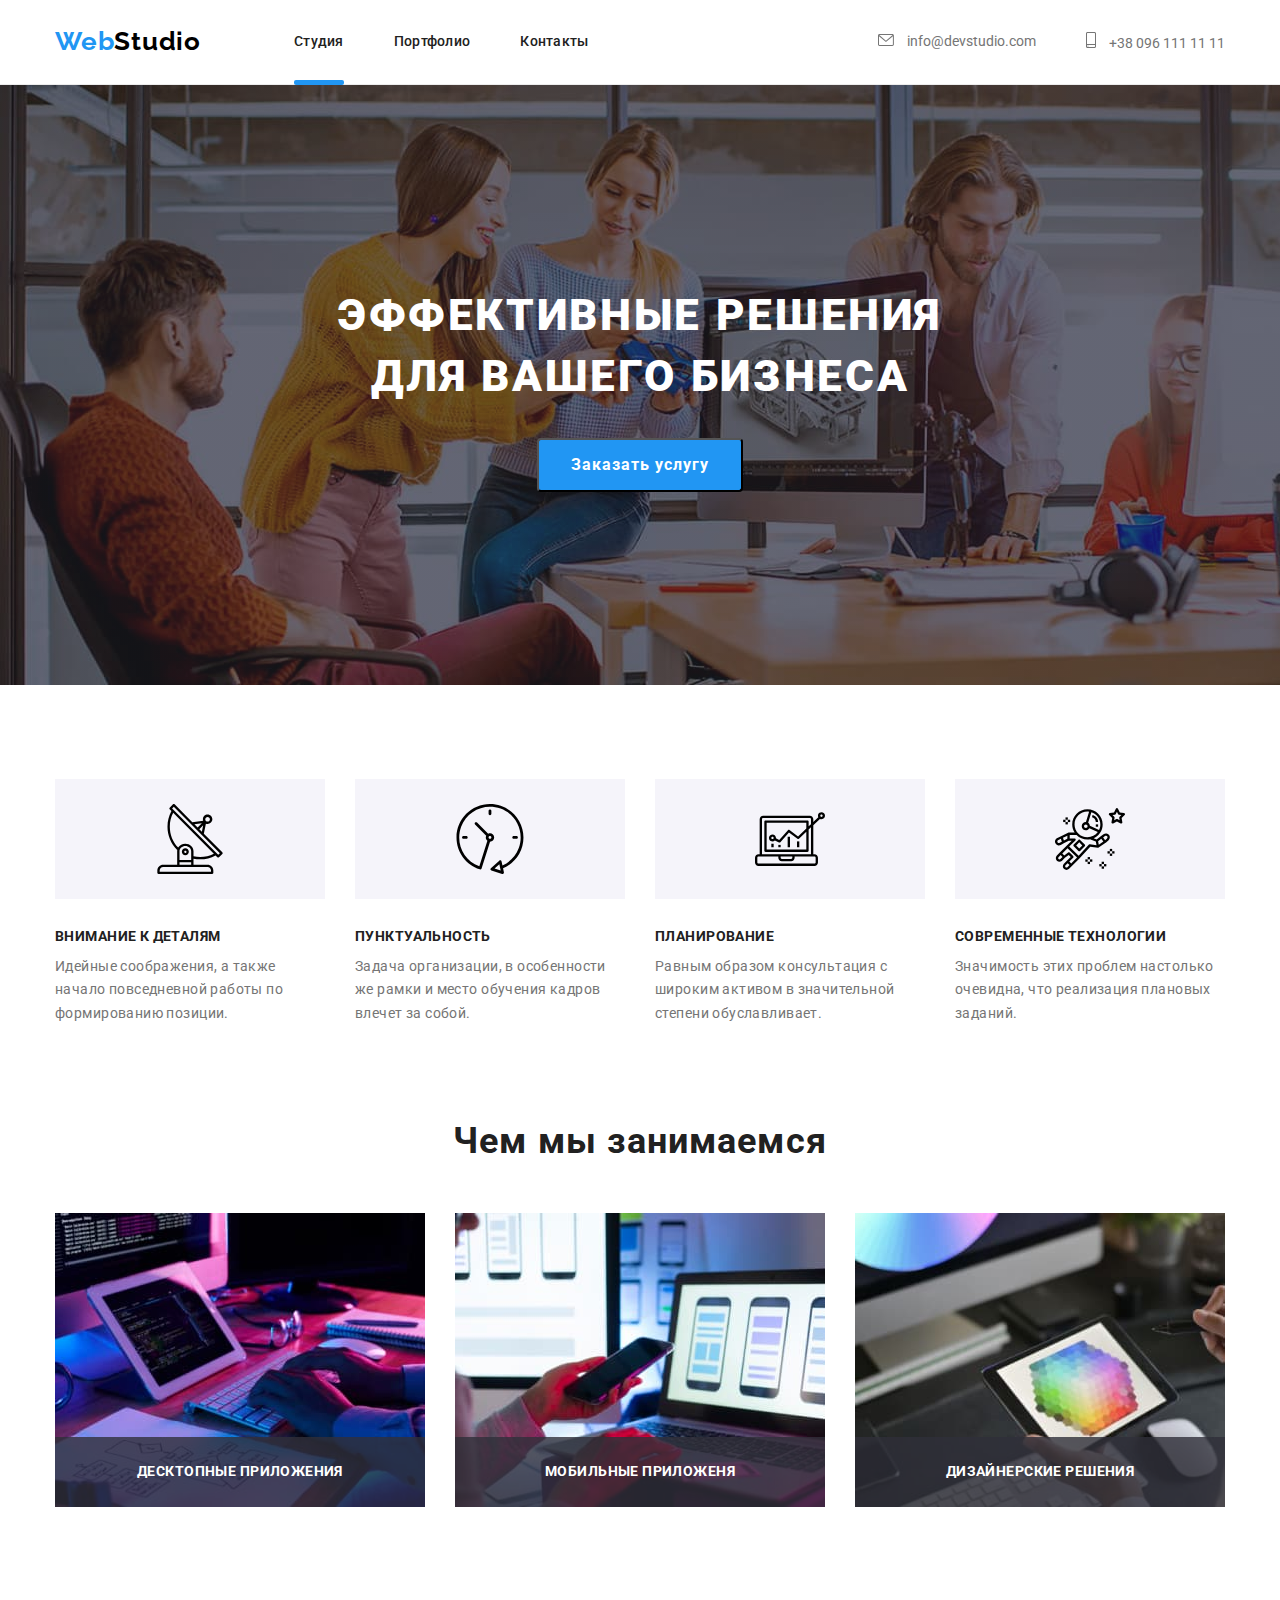
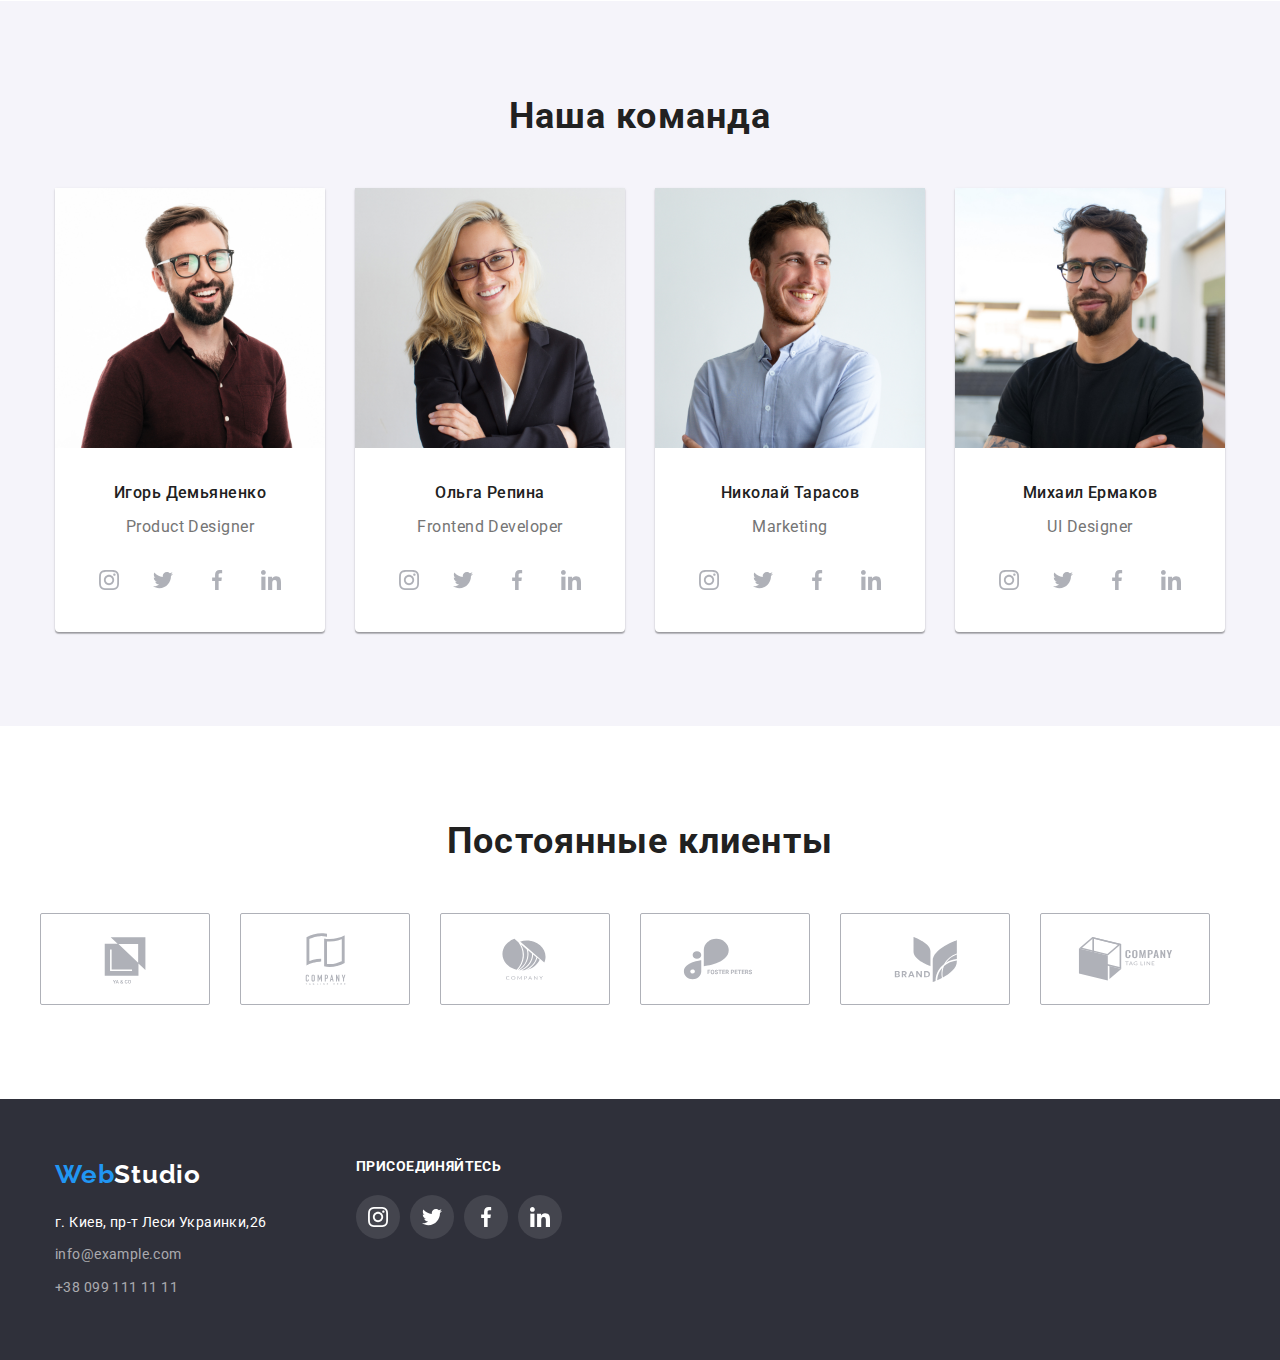
==== index.html @ cd8141c8 "сохраняет файлы" ====
<!DOCTYPE html>
<html lang="ru">

<head>
    <meta charset="UTF-8">
    <meta http-equiv="X-UA-Compatible" content="IE=edge">
    <meta name="viewport" content="width=device-width, initial-scale=1.0">
    <title>Document</title>
<link href="https://fonts.googleapis.com/css2?family=Raleway:wght@700&family=Roboto:wght@400;500;700;900&display=swap"
    rel="stylesheet">
    <link rel="stylesheet" href="https://cdnjs.cloudflare.com/ajax/libs/modern-normalize/1.1.0/modern-normalize.min.css">
    <link rel="stylesheet" href="./css/style.css">
</head>

<body>
    <header class="page-header">
        <div class="container ">
<div class="main-nav">
 <nav>
            
        <a href="/" class="logo">
        Web<span class="logo-site">Studio</span>  
        </a>
         <ul class="site-nav list">
            <li class="item"><a href="./index.html"class="link current" >Студия</a></li>
            <li class="item"><a href="./portfolio.html" class="link">Портфолио</a></li>
            <li class="item"><a href="" class="link">Контакты</a></li>
        </ul>
</nav>
   
         <ul class="contacts-nav list">
            <li class="item ">

             <a  href="info@devstudio.com" class="link-icon-mail">
                 <svg class="tel-icon" width="16" height="12">
                <use href="./images/sprite.svg#icon-envelope"></use>
            </svg>
                   info@devstudio.com </a></li>
                
            <li class="item"><a href="+380961111111"class="link-icon-mail">
                <svg class="tel-icon" width="10" height="16">
                    <use href="./images/sprite.svg#icon-smartphone" ></use>
                </svg>  +38 096 111 11 11</a></li>
        </ul>
        </div>
        </div>
        
    </header>
    <main>
    <section class="hero overlay">
        <h1 class="hero-title">Эффективные решения<br> для вашего бизнеса</h1>
        
        <button class="button" data-modal-open>Заказать услугу</button> 
    </section>
    <section class="section ">
        <h2 class="section-title-list visually-hidden">Преимуущиства</h2>
       <ul class="flex-icon benefits list container">
            <li class="elements">
                <div class="icon-benefids">
                    <svg class="icon-kard" width="70" height="70">
                        <use href="./images/sprite.svg#icon-antenna"></use>
                    </svg>
                </div>
                <h3 class="benefits-title">Внимание к деталям</h3>
                <p class="benefits-text" >Идейные соображения, а также начало повседневной работы по формированию позиции.</p>
                
            </li>
            <li class="elements">
                <div class="icon-benefids">
                    <svg width="70" height="70">
                        <use href="./images/sprite.svg#icon-clock"></use>
                    </svg>
                </div>
                <h3 class="benefits-title" >Пунктуальность</h3>
                <p class="benefits-text">Задача организации, в особенности же рамки и место обучения кадров влечет за собой.</p>
                
            </li>
            <li class="elements" >
                <div class="icon-benefids">
                    <svg width="70" height="70">
                        <use href="./images/sprite.svg#icon-diagram"></use>
                    </svg>
                </div>
                <h3 class="benefits-title" >Планирование</h3>
                <p class="benefits-text" >Равным образом консультация с широким активом в значительной степени обуславливает.</p>
                 </li>
            <li class="elements">
                <div class="icon-benefids">
                    <svg width="70" height="70">
                        <use href="./images/sprite.svg#icon-astronaut"></use>
                    </svg>
                </div>
                <h3 class="benefits-title" >Современные технологии</h3>
                <p class="benefits-text" >Значимость этих проблем настолько очевидна, что реализация плановых заданий.</p>
                
            </li>
        </ul>
    </section>
    <section class="section section-tab">
        <h2 class="section-title">Чем мы занимаемся</h2>
        <ul class="works list container">
           <li class="flex-element"><div class="thamb"><div class="thamb-text">Десктопные приложения</div><img src="./images/box1.jpg" alt="Человек работает за компьютером" width="370"></div></li>

           <li class="flex-element"><div class="thamb">
            <div class="thamb-text">Мобильные приложеня</div><img src="./images/box2.jpg" alt="Человек сидит за ноутбуком и держит в руке телефон" width="370"></div></li>
           <li class="flex-element"><div class="thamb">
            <div class="thamb-text">Дизайнерские решения</div><img src="./images/box3.jpg" alt="Человек сидит за компьютером и держит в руке планшет" width="370"></div></li>
        </ul>
    </section>
<section class="section photo">
    <h2 class="section-title">Наша команда</h2>
<ul class="team list container">
    <li class="team-element">
    <img src="./images/img1.jpg" alt="Мужчина в темной рубашке и очках" width="270"> 
    <div class="team-blok">
    <h3 class="team-title">Игорь Демьяненко</h3>
    <p class="team-text">Product Designer</p>
    <ul class="list flex-social">
       
        <li class="social"><a href="" class="social-link"> <svg width="20" height="20">
                    <use href="./images/sprite.svg#icon-instagram"></use>
                </svg></a></li>
        <li class="social"><a href="" class="social-link"> <svg width="20" height="20">
                    <use href="./images/sprite.svg#icon-twitter"></use>
                </svg></a></li>
        <li class="social"><a href="" class="social-link"> <svg width="20" height="20">
                    <use href="./images/sprite.svg#icon-facebook"></use>
                </svg></a></li>
        <li class="social"><a href="" class="social-link"> <svg width="20" height="20">
                    <use href="./images/sprite.svg#icon-linkedin"></use>
                </svg></a></li>
    </ul>
    </div>
</li>
<li class="team-element">
    <img src="./images/img2.jpg" alt="Девушка в черном пиджаке и очках" width="270">
    <div class="team-blok">
    <h3 class="team-title">Ольга Репина</h3>
    <p class="team-text">Frontend Developer</p>
<ul class="list flex-social">

    <li class="social"><a href="" class="social-link"> <svg width="20" height="20">
                <use href="./images/sprite.svg#icon-instagram"></use>
            </svg></a></li>
    <li class="social"><a href="" class="social-link"> <svg width="20" height="20">
                <use href="./images/sprite.svg#icon-twitter"></use>
            </svg></a></li>
    <li class="social"><a href="" class="social-link"> <svg width="20" height="20">
                <use href="./images/sprite.svg#icon-facebook"></use>
            </svg></a></li>
    <li class="social"><a href="" class="social-link"> <svg width="20" height="20">
                <use href="./images/sprite.svg#icon-linkedin"></use>
            </svg></a></li>

</ul>
    </div>
</li>
<li class="team-element">
    <img src="./images/img3.jpg" alt="Мужчина в светлой рубашке" width="270">
    <div class="team-blok">
    <h3 class="team-title" >Николай Тарасов</h3>
    <p class="team-text" >Marketing</p>
    <ul class="list flex-social">
    
    <li class="social"><a href="" class="social-link"> <svg width="20" height="20">
                <use href="./images/sprite.svg#icon-instagram"></use>
            </svg></a></li>
    <li class="social"><a href="" class="social-link"> <svg width="20" height="20">
                <use href="./images/sprite.svg#icon-twitter"></use>
            </svg></a></li>
    <li class="social"><a href="" class="social-link"> <svg width="20" height="20">
                <use href="./images/sprite.svg#icon-facebook"></use>
            </svg></a></li>
    <li class="social"><a href="" class="social-link"> <svg width="20" height="20">
                <use href="./images/sprite.svg#icon-linkedin"></use>
            </svg></a></li>
    
    </ul>
    </div>
</li>
<li class="team-element">
    <img src="./images/img4.jpg" alt="Мужчина в черной футболке и очках" width="270">
    <div class="team-blok">
    <h3 class="team-title" >Михаил Ермаков</h3>
    <p class="team-text" >UI Designer</p>
    <ul class="list flex-social">
    
        <li class="social"><a href="" class="social-link"> <svg  width="20" height="20">
                    <use href="./images/sprite.svg#icon-instagram"></use>
                </svg></a></li>
        <li class="social"><a href="" class="social-link"> <svg  width="20" height="20">
                    <use href="./images/sprite.svg#icon-twitter"></use>
                </svg></a></li>
        <li class="social"><a href="" class="social-link"> <svg  width="20" height="20">
                    <use href="./images/sprite.svg#icon-facebook"></use>
                </svg></a></li>
        <li class="social"><a href="" class="social-link"> <svg  width="20" height="20">
                    <use href="./images/sprite.svg#icon-linkedin"></use>
                </svg></a></li>
    
    </ul>
    </div>
</li>
</ul>
</section>

<Section class="section ">
    <H2 class="section-title">Постоянные клиенты</H2>
  <ul class="clients list container">
  <li class="clients-icon"> 
      <a href="" class="icon-hover"> <svg width="106" height="60">
        <use href="./images/sprite.svg#icon-group"></use>
    </svg></a>
  </li> 
<li class="clients-icon">
    <a href="" class="icon-hover"> <svg  width="106" height="60">
            <use href="./images/sprite.svg#icon-group-1"></use>
        </svg></a>
</li>
<li class="clients-icon">
    <a href="" class="icon-hover"> <svg width="106" height="60">
            <use href="./images/sprite.svg#icon-group-2"></use>
        </svg></a>
</li>
<li class="clients-icon">
    <a href="" class="icon-hover"> <svg  width="106" height="60">
            <use href="./images/sprite.svg#icon-group-3"></use>
        </svg></a>
</li>
<li class="clients-icon">
    <a href="" class="icon-hover"> <svg width="106" height="60">
            <use href="./images/sprite.svg#icon-group-4"></use>
        </svg></a>
</li>
<li class="clients-icon">
    <a href="" class="icon-hover"> <svg  width="106" height="60">
            <use href="./images/sprite.svg#icon-group-5"></use>
        </svg></a>
</li>
  </ul>
</Section>
</main>

<footer class="contacts">
    <div class=" container footer-flex">
<div class="footer-cut">
    <a href="/" class="logo">Web<samp class="logo-site-part">Studio</samp></a>
<address class="address">
    <a href=""class="addres-footer link-mail">  г. Киев, пр-т Леси Украинки,26</a><br>
    <a href=""class="addres-mail link-mail" > info@example.com </a><br>
    <a href=""class="addres-mail link-mail">+38 099 111 11 11</a>
</address>
</div>

<div class="footer-flex ">
<section>
    <h2 class="footer-title">присоединяйтесь</h2>
    <ul class="list flex-social-set">
    
     <li class="social"><a href=""class="social-kard"> <svg width="20" height="20">
                    <use href="./images/sprite.svg#icon-instagram"></use>
                </svg></a></li>
        <li class="social"><a href=""  class="social-kard"> <svg  width="20" height="20">
                    <use href="./images/sprite.svg#icon-twitter"></use>
                </svg></a></li>
        <li class="social"><a href=""  class="social-kard"> <svg width="20" height="20">
                    <use href="./images/sprite.svg#icon-facebook"></use>
                </svg></a></li>
        <li class="social"><a href=""  class="social-kard"> <svg  width="20" height="20">
                    <use href="./images/sprite.svg#icon-linkedin"></use>
                </svg></a></li>
    </ul>
    
</section>
</div>
</div>
</footer>
<div class="backdrop is-hidden" data-modal>
    <div class="modal">
    <button class="modal-button" data-modal-close ><svg width="11" height="11">
        <use href="./images/sprite.svg#icon-utton-close"></use>
    </svg></button>
    </div>
</div>
<script src="./js/modal.js"></script>
   </body>
</html>
---- css/style.css ----
:root {
  --primary-text-color: #757575;
  --title-text-color: #212121;
  --accent-text-color: #2196f3;
  --primary-background-color: #ffffff;
  --secondary-background-color: #faf4f8;
  --bg-hero-footer-color: #2f303a;
}

body {
  background-color: var(--primary-background-color);
  color: var(--primary-text-color);
  font-family: Roboto, sans-serif;
}
.list {
  list-style: none;
}
a {
  text-decoration: none;
}
h1,
h2,
h3,
p,
ul {
  margin-top: 0px;
  margin-bottom: 0px;
}

/* Цвет оснвнго текста #757575 */
/* Вторичный цвет текста #212121*/
/* Первичный цвет фона  #FFFFFF */
/* Вторичный цвет фона #F5F4FA*/
/* Акцент #2196F3*/
/*Цвет footer #2F303A  */

.logo {
  color: var(--accent-text-color);
  font-family: Raleway, sans-serif;
  font-style: normal;
  font-weight: 700;
  font-size: 26px;
  line-height: 1.2;
  letter-spacing: 0.03em;
}
.logo-site {
  font-family: Raleway;
  font-style: normal;
  font-weight: bold;
  font-size: 26px;
  line-height: 1.2;
  letter-spacing: 0.03em;

  color: #000000;
}
.logo-site-part {
  font-family: Raleway;
  font-style: normal;
  font-weight: bold;
  font-size: 26px;
  line-height: 1.2;
  letter-spacing: 0.03em;
  color: var(--primary-background-color);
}

/* Хедер */
.page-header {
  border-bottom: 1px solid #ececec;
}
/* Контеинер */
.container {
  width: 1200px;
  padding-left: 15px;
  padding-right: 15px;
  margin-right: auto;
  margin-left: auto;
}
.main-nav {
  display: flex;
  align-items: center;
}
nav {
  display: flex;
  align-items: center;
}

/*Site-nav */
.site-nav {
  display: flex;
  margin-left: 93px;
  padding-left: 0px;
}
.site-nav .item + .item {
  margin-left: 50px;
}

.site-nav .link {
  position: relative;
  display: block;
  padding-top: 32px;
  padding-bottom: 32px;
  font-style: normal;
  font-weight: 500;
  font-size: 14px;
  line-height: 1.4;
  letter-spacing: 0.02em;
  color: var(--title-text-color);
  transition-property: color;
  transition-duration: 250ms;
  transition-timing-function: cubic-bezier(0.4, 0, 0.2, 1);
}

.site-nav .link::after {
  position: absolute;
  left: 0px;
  bottom: -1px;
  content: " ";
  display: block;
  width: 100%;
  height: 5px;
  border-radius: 2px;
  background-color: var(--accent-text-color);
  opacity: 0;
  transition: opacity 250ms cubic-bezier(0.4, 0, 0.2, 1);
}
.site-nav .link:hover,
.site-nav .link:focus {
  color: var(--accent-text-color);
}

.site-nav .link.current::after {
  opacity: 1;
}

/*  Контакты*/
.contacts-nav {
  display: flex;
  margin-left: auto;
  padding-left: 0px;
}
.contacts-nav .item + .item {
  margin-left: 50px;
}

.item {
  align-items: center;
  justify-content: center;
}
.link-icon-mail {
  font-style: normal;
  font-size: 14px;
  line-height: 1.14;
  color: #757575;
  fill: #757575;
  transition-property: color;
  transition-duration: 250ms;
  transition-timing-function: cubic-bezier(0.4, 0, 0.2, 1);
}

.link-icon-mail:hover,
.link-icon-mail:focus {
  color: var(--accent-text-color);
  fill: var(--accent-text-color);
}
.tel-icon {
  margin-right: 10px;
}

/*Герой */
.hero {
  text-align: center;
  padding-top: 200px;
  padding-bottom: 200px;
}

.hero-title {
  margin-bottom: 30px;
  font-style: 400;
  font-weight: 900;
  font-size: 44px;
  line-height: 1.4;
  letter-spacing: 0.06em;
  text-transform: uppercase;
  color: var(--primary-background-color);
}

/* Банер */
.overlay {
  max-width: 1600px;
  height: 600px;
  margin-left: auto;
  margin-right: auto;
  background-image: linear-gradient(
      rgba(47, 48, 58, 0.4),
      rgba(47, 48, 58, 0.4)
    ),
    url(../images/hiro.jpg);
}
/* section */
.section {
  padding-bottom: 94px;
  padding-top: 94px;
}
.section-heder {
  padding-top: 94px;
}
.photo {
  background-color: #f5f4fa;
}
.button {
  display: inline-block;
  border-radius: 4px;
  padding: 10px 32px;
  min-width: 200px;

  color: var(--primary-background-color);
  background-color: var(--accent-text-color);
  font-family: Roboto, sans-serif;
  font-style: normal;
  font-weight: 700;
  font-size: 16px;
  line-height: 1.9;
  letter-spacing: 0.06em;
  text-decoration: none;
}

.section-title-list {
  margin-top: 0px;
  margin-bottom: 0px;
}

.section-title {
  margin-bottom: 50px;
  font-weight: 700;
  font-size: 36px;
  line-height: 1.2;
  text-align: center;
  letter-spacing: 0.03em;
  color: var(--title-text-color);
}
.section-tab {
  padding-top: 0px;
}
.thamb {
  display: flex;
  position: relative;
}
.thamb-text {
  display: flex;
  position: absolute;
  width: 370px;
  height: 70px;
  background-color: rgba(47, 48, 58, 0.8);

  font-style: normal;
  font-weight: 700;
  font-size: 14px;
  line-height: 1.14;
  letter-spacing: 0.03em;
  text-transform: uppercase;
  color: #ffffff;
  align-items: center;
  justify-content: center;
  bottom: 0px;
  right: 0px;
}

/* Приемущества */
.benefits {
  display: flex;
}
.benefits .elements {
  width: 270px;
  margin-right: 30px;
}
.benefits .elements:last-child {
  margin-right: 0px;
}
.benefits-title {
  margin-top: 0px;
  margin-bottom: 10px;
  font-style: 400;
  font-weight: 700;
  font-size: 14px;
  line-height: 1.14;
  letter-spacing: 0.03em;
  text-transform: uppercase;
  color: var(--title-text-color);
}
.benefits-text {
  font-size: 14px;
  line-height: 1.7;
  letter-spacing: 0.03em;
}

.flex-icon {
  display: flex;
}

.icon-benefids {
  display: flex;
  width: 270px;
  height: 120px;
  background-color: #f5f4fa;
  margin-bottom: 30px;
  align-items: center;
  justify-content: center;
}
.icon-benefids:not(:last-child) {
  margin-right: 30px;
}
.icon-kard {
}
/* Наша команда */
.team {
  display: flex;
}
.team-element {
  border-bottom-left-radius: 4px;
  border-bottom-right-radius: 4px;
  background-color: #ffffff;
  margin-right: 30px;
  box-shadow: 0px 1px 3px rgba(0, 0, 0, 0.12), 0px 1px 1px rgba(0, 0, 0, 0.14),
    0px 2px 1px rgba(0, 0, 0, 0.2);
}

.team .team-element:last-child {
  margin: 0px;
}

.team-title {
  padding-top: 30px;
  font-weight: 500;
  font-size: 16px;
  line-height: 1.2;
  text-align: center;
  letter-spacing: 0.03em;
  color: var(--title-text-color);
}
.team-text {
  margin-top: 10px;
  font-size: 16px;
  line-height: 1.9;
  text-align: center;
  letter-spacing: 0.03em;
}
.team-blok {
}
.flex-social {
  display: flex;
  padding: 0px 32px 30px 32px;
  margin-top: 16px;
}
.social {
  display: flex;
}

.social-link {
  width: 44px;
  height: 44px;
  padding: 12px;
  border-radius: 100px;
  fill: #afb1b8;
  transition-property: background-color;
  transition-duration: 250ms;
  transition-timing-function: cubic-bezier(0.4, 0, 0.2, 1);
}

.social-link:hover,
.social-link:focus {
  border-radius: 100px;
  background-color: #2196f3;
  fill: #ffffff;
}
.social:not(:last-child) {
  margin-right: 10px;
}

/* Футер */
.contacts {
  background-color: var(--bg-hero-footer-color);
  padding-top: 60px;
  padding-bottom: 60px;
}
.address {
  margin-top: 20px;
}

.link-mail {
  display: inline-block;
}
.link-mail:not(:last-child) {
  margin-bottom: 9px;
}
.addres-footer {
  font-family: Roboto, sans-serif;
  font-style: normal;
  font-weight: 400;
  font-size: 14px;
  line-height: 1.7;
  letter-spacing: 0.03em;
  color: var(--primary-background-color);
}
.addres-mail {
  font-family: Roboto, sans-serif;
  font-style: normal;
  font-weight: 400;
  font-size: 14px;
  line-height: 1.7;
  letter-spacing: 0.03em;
  color: rgba(255, 255, 255, 0.6);
}
.footer-flex {
  display: flex;
}
.footer-flex:not(:first-child) {
  margin-left: 70px;
}

.footer-title {
  margin-bottom: 20px;
  font-style: normal;
  font-weight: 700;
  font-size: 14px;
  line-height: 1.14;
  letter-spacing: 0.03em;
  text-transform: uppercase;
  color: #ffffff;
}
.footer-cut {
  width: 231px;
}

.flex-social-set {
  display: flex;
  padding-left: 0px;
}
.social-kard {
  width: 44px;
  height: 44px;
  padding: 12px;
  border-radius: 100px;
  background-color: rgba(255, 255, 255, 0.1);
  fill: #ffffff;
  transition-property: background-color;
  transition-duration: 250ms;
  transition-timing-function: cubic-bezier(0.4, 0, 0.2, 1);
}
.social-kard:hover,
.social-kard:focus {
  border-radius: 100px;
  background-color: #2196f3;
}
/* Наши клиенты */
.clients {
  display: flex;
  padding-left: 0px;
}

.clients-icon {
  display: flex;
}
.icon-hover {
  width: 170px;
  height: 92px;
  border: solid#AFB1B8 1px;
  border-radius: 2px;
  padding: 16px 32px;
  fill: #afb1b8;
  transition-property: border, fill;
  transition-duration: 250ms;
  transition-timing-function: cubic-bezier(0.4, 0, 0.2, 1);
}
.icon-hover:hover,
.icon-hover:focus {
  border: solid#2196f3 1px;
  fill: var(--accent-text-color);
}
.clients-icon:not(:last-child) {
  margin-right: 30px;
}

/* Стили для Партфолио */
.flex-button {
  display: flex;
  justify-content: center;
  margin-bottom: 50px;
}

.button-filter {
  padding: 6px 22px;
  margin-right: 8px;

  font-family: Roboto, sans-serif;
  font-style: normal;
  font-weight: 500;
  font-size: 16px;
  line-height: 1.6;
  letter-spacing: 0.03em;
  color: var(--title-text-color);
  border: 0px;
  transition-property: background-color;
  transition-duration: 250ms;
  transition-timing-function: cubic-bezier(0.4, 0, 0.2, 1);
}

.button-filter:hover,
.button-filter:focus {
  color: var(--primary-background-color);
  background-color: var(--accent-text-color);
  box-shadow: 0px 0px 2px rgba(0, 0, 0, 0.12), 0px 0px 1px rgba(0, 0, 0, 0.08),
    0px 0px 3px rgba(0, 0, 0, 0.1);
}
.visually-hidden {
  position: absolute;
  width: 1px;
  height: 1px;
  margin: -1px;
  border: 0;
  padding: 0;
  white-space: nowrap;
  clip-path: inset(100%);
  clip: rect(0 0 0 0);
  overflow: hidden;
}
.flex-set {
  display: flex;
  flex-wrap: wrap;
}

.set-element {
  margin-left: 30px;
  margin-top: 30px;
  transition-property: box-shadow;
  transition-duration: 250ms;
  transition-timing-function: cubic-bezier(0.4, 0, 0.2, 1);
}

.set-element:hover {
  box-shadow: 0px 1px 4px rgba(0, 0, 0, 0.16), 0px 0px 4px rgba(0, 0, 0, 0.06),
    0px 0px 1px rgba(0, 0, 0, 0.12);
}
.set-element:nth-last-child(3n) {
  margin-left: 0px;
}
.set-element:nth-child(-n + 3) {
  margin-top: 0px;
}

.card-content {
  padding: 20px 24px;
  border: solid#EEEEEE 1px;
  border-top: 0px;
}

.flex-element {
  margin-right: 30px;
}
.flex-element:last-child {
  margin-right: 0px;
}
.works {
  display: flex;
}

.works-title {
  margin-bottom: 4px;
  margin-top: 0px;
  font-weight: 700;
  font-size: 18px;
  line-height: 2;
  letter-spacing: 0.06em;
  color: var(--title-text-color);
}
.works-text {
  margin-top: 4px;
  font-size: 16px;
  line-height: 1.9;
  letter-spacing: 0.03em;
  color: var(--primary-text-color);
}
.thumb-overlay {
  display: flex;
  position: relative;
  overflow: hidden;
}

.overlay-text {
  position: absolute;
  top: 0px;
  left: 0px;
  width: 100%;
  height: 100%;
  padding: 64px 24px;
  color: #ffffff;
  background-color: rgba(33, 150, 243, 0.9);

  font-style: regular;
  font-size: 18px;
  line-height: 28px;
  line-height: 133%;
  letter-spacing: 3%;

  transform: translateY(100%);
  transition: transform 250ms cubic-bezier(0.4, 0, 0.2, 1);
}

.set-element:hover .overlay-text {
  transform: translateY(0);
}
.backdrop {
  position: fixed;
  top: 0;
  left: 0;
  width: 100%;
  height: 100%;
  background-color: rgba(0, 0, 0, 0.2);
  opacity: 1;
  transition: opacity 250ms cubic-bezier(0.4, 0, 0.2, 1);
}

.backdrop.is-hidden {
  opacity: 0;
  pointer-events: none;
}
.modal {
  position: absolute;
  width: 528px;
  height: 581px;
  top: 50%;
  left: 50%;
  background-color: #ffffff;
  transform: translate(-50%, -50%) scale(1);
}
.backdrop.is-hidden.modal {
  transform: translate(-50%, -50%) scale(0.9);
}

.modal-button {
  position: absolute;
  top: 8px;
  right: 8px;
  border: 9px 10px;
  border-radius: 50%;
  border: solid rgba(0, 0, 0, 0.1) 1px;
  background-color: #ffffff;
}
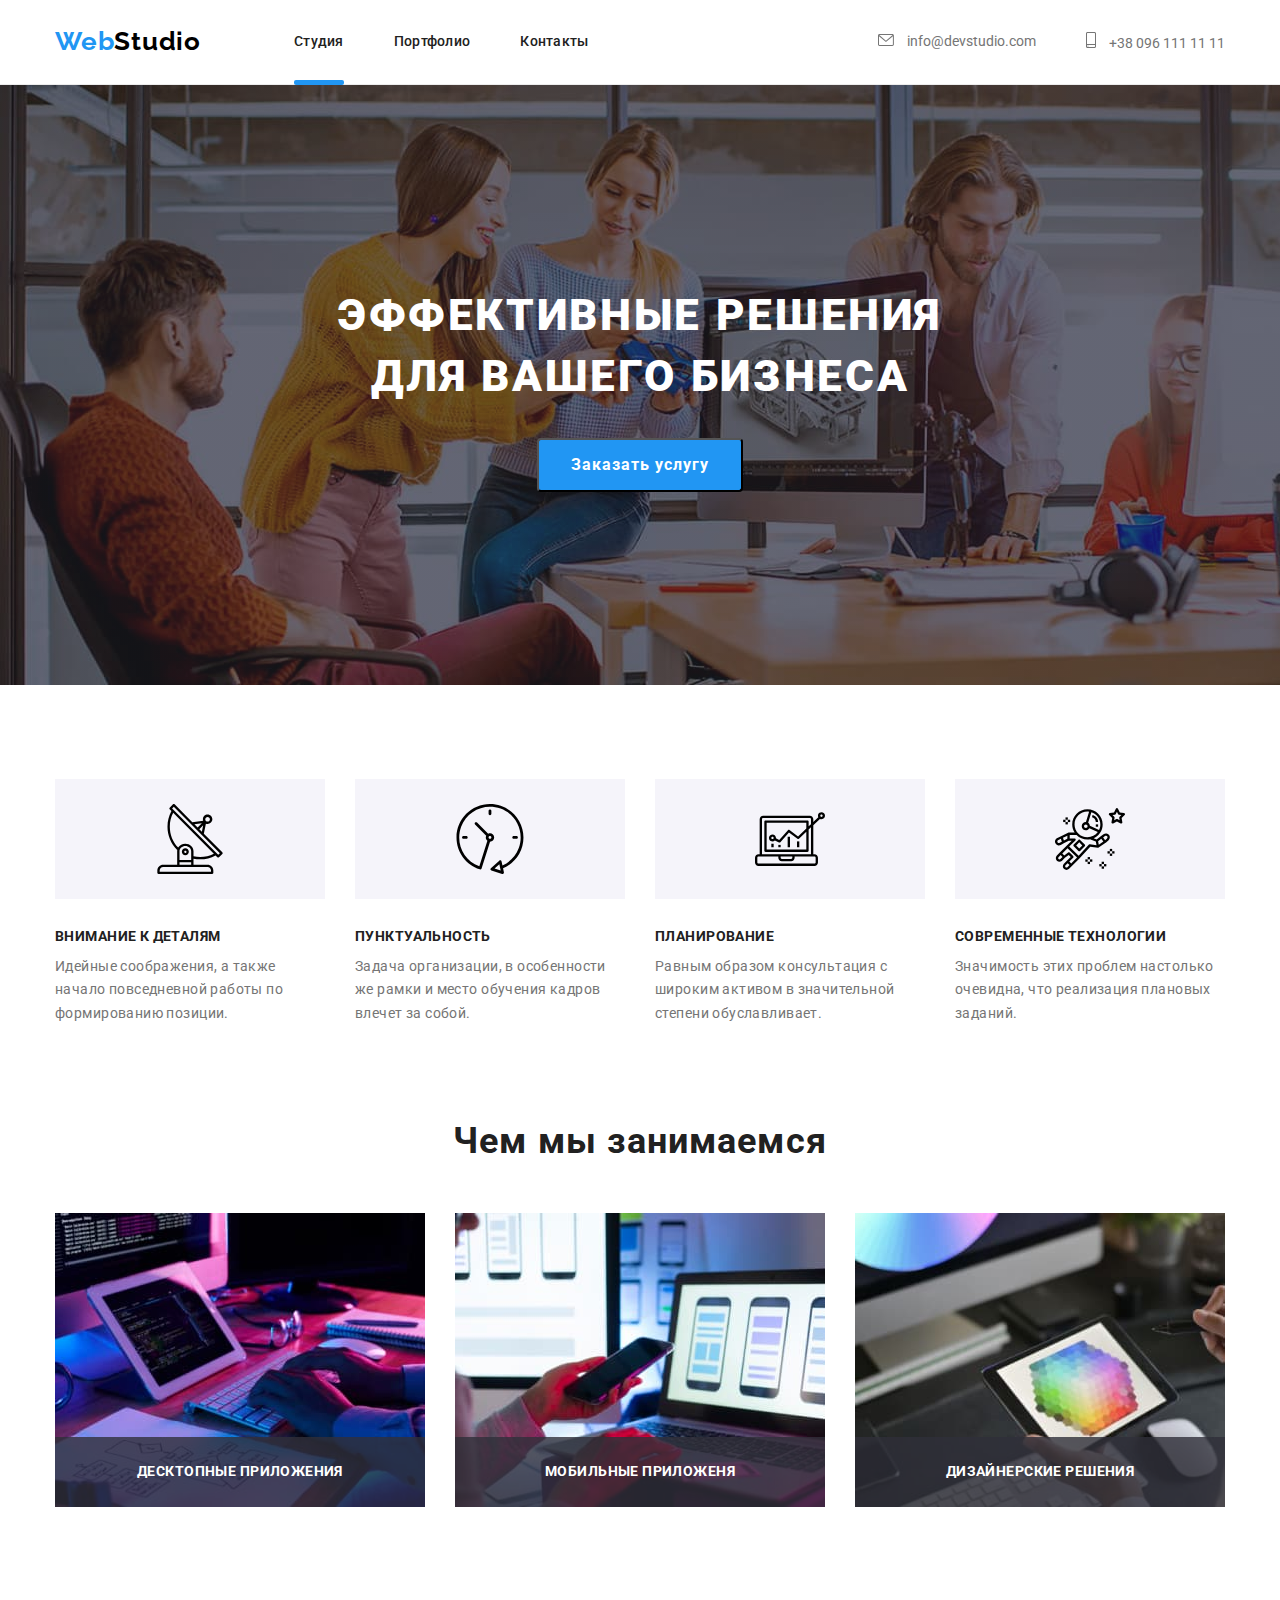
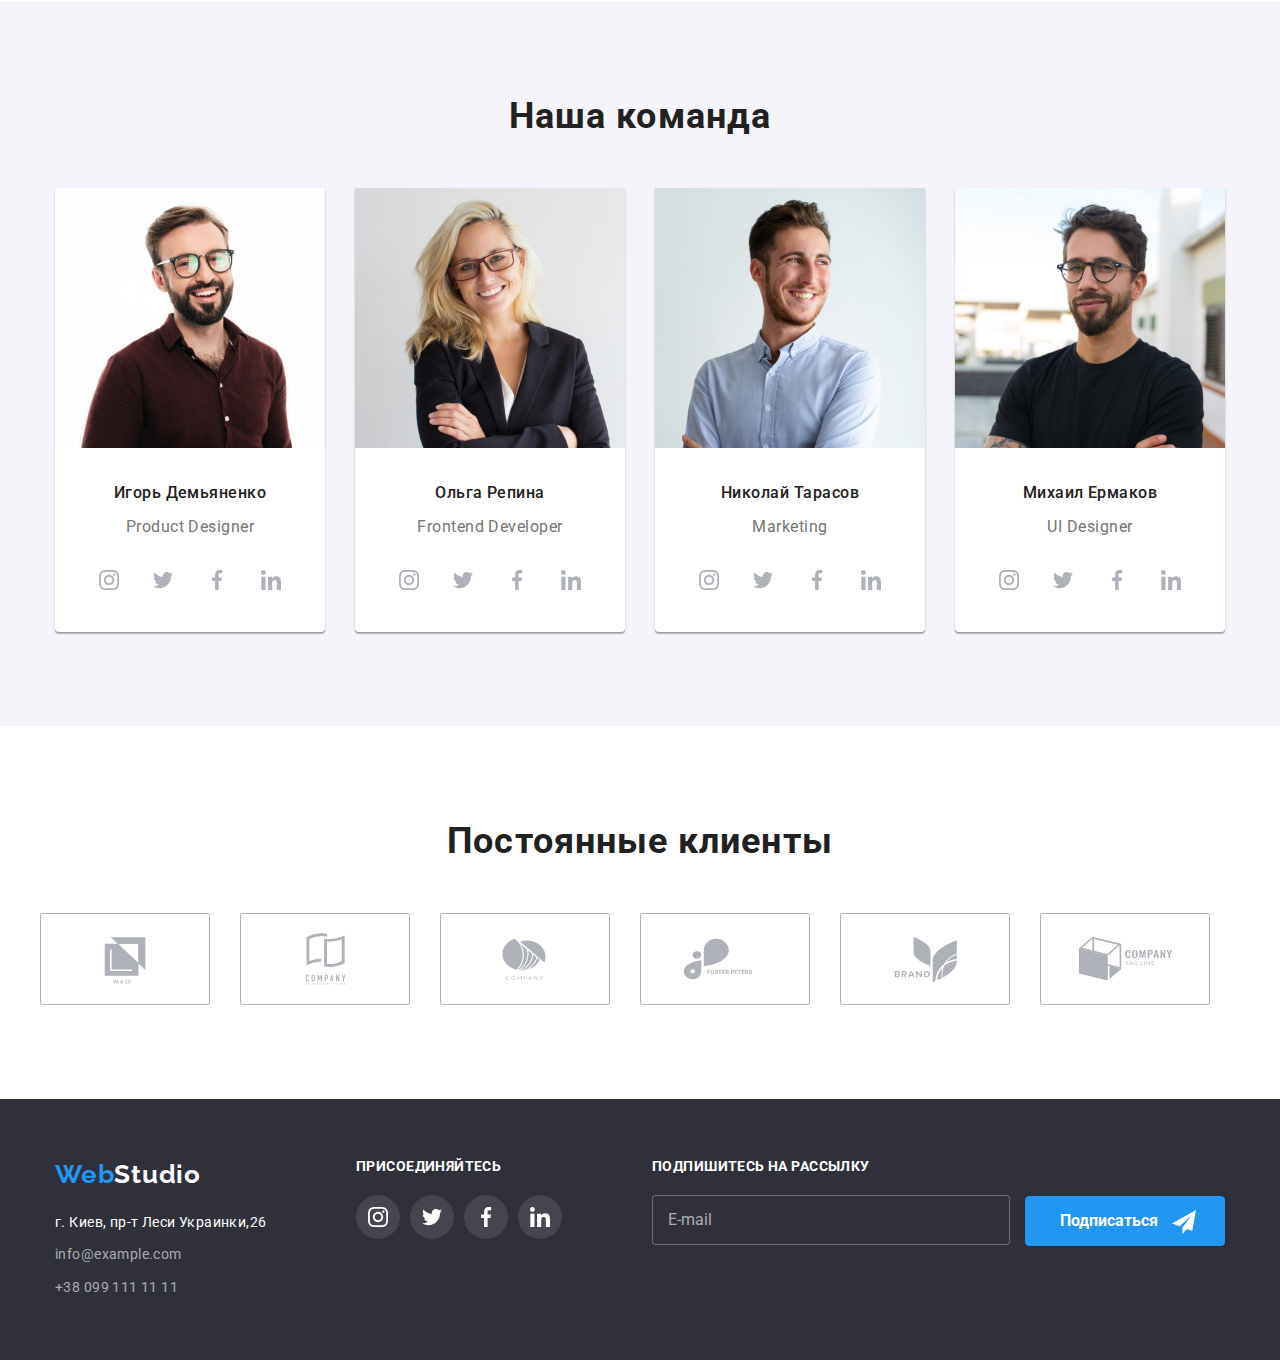
==== commit 1265d0ee: "сохраняет форму в футере" ====
--- a/index.html
+++ b/index.html
@@ -273,13 +273,68 @@
     
 </section>
 </div>
-</div>
+<div class="form-block">
+<form class="form-futer" autocomplete="off"></form>
+<h2 class="form-title-footer">Подпишитесь на рассылку</h2>
+<label for="mail" class="footer-label">E-mail</label>
+<input type="email" name="mail" id="mail" class="input-form-futer">
+<button class="footer-buton">Подписаться
+    <svg width="24" height="24" class="form-icon-footer">
+        <use href="./images/icon.svg#icon-icon-send"></use>
+    </svg></a></li>
+</button>
+</div>
+</div>
+
+
+
+</form>
 </footer>
 <div class="backdrop is-hidden" data-modal>
     <div class="modal">
-    <button class="modal-button" data-modal-close ><svg width="11" height="11">
+    <button class="modal-button" data-modal-close ><svg width="11" height="11" class="icon-focus">
         <use href="./images/sprite.svg#icon-utton-close"></use>
     </svg></button>
+
+    <form class="form">
+        <b class="form-title">Оставьте свои данные, мы вам перезвоним</b>
+    <p class="form-fild">
+<label for="name">Имя</label>
+<input type="text" name="name" id="name" class="input-hover">
+ <svg width="18" height="18" class="icon-form">
+        <use href="./images/icon.svg#icon-person"></use>
+    </svg>
+    </p>
+
+    <p class="form-fild">
+    <label for="tel">Телефон</label>
+    <input type="tel" name="tel" id="tel" class="input-hover">
+    <svg width="18" height="18" class="icon-form">
+        <use href="./images/icon.svg#icon-phone"></use>
+    </svg>
+</p>
+<p class="form-fild">
+    <label for="mail">Почта</label>
+    <input type="email" name="mail" id="mail" class="input-hover">
+    <svg width="18" height="18" class="icon-form">
+        <use href="./images/icon.svg#icon-email"></use>
+    </svg>
+</p>
+<p class="form-fild-coment">
+    <label for="coment">Комментарий</label>
+    <textarea name="coment" id="coment" rows="10" placeholder="Введите текст" autofocus></textarea>
+</p>
+<div class="form-check">
+    <label class="check">Соглашаюсь с рассылкой и принимаю <a href="/">Условия договора</a>
+    <input class="checkbox" type="checkbox" name="agreement" value="html">
+    <span class="icon-form-check"></span>
+    </label>
+</div>
+
+   <div class="flex-form" >
+    <button type="submit" class="form-button">Отправить</button>
+    </div>
+    </form>
     </div>
 </div>
 <script src="./js/modal.js"></script>
--- a/css/style.css
+++ b/css/style.css
@@ -430,7 +430,64 @@
 .footer-cut {
   width: 231px;
 }
-
+.form-block {
+  margin-left: 90px;
+}
+.form-futer {
+  display: flex;
+  flex-direction: column;
+  position: relative;
+}
+.footer-label {
+  position: absolute;
+  padding: 15px 16px;
+  font-style: normal;
+  font-size: 16px;
+  line-height: 1.25;
+  color: rgba(255, 255, 255, 0.6);
+}
+.footer-buton {
+  position: relative;
+  margin-left: 11px;
+  width: 200px;
+  height: 50px;
+  text-align: center;
+  font-style: normal;
+  font-weight: 700;
+  font-size: 16px;
+  line-height: 1.8;
+  padding: 10px 62px 10px 29px;
+  background-color: var(--accent-text-color);
+  color: #ffffff;
+  border-radius: 4px;
+  border: 1px solid var(--accent-text-color);
+  box-shadow: 0px 0px 4px rgba(0, 0, 0, 0.15);
+}
+.form-icon-footer {
+  position: absolute;
+  top: 13px;
+  right: 28px;
+}
+.input-form-futer {
+  width: 358px;
+  height: 50px;
+  border: 1px solid rgba(255, 255, 255, 0.3);
+  border-radius: 4px;
+  background-color: var(--bg-hero-footer-color);
+  padding-left: 65px;
+  color: #ffffff;
+}
+
+.form-title-footer {
+  margin-bottom: 20px;
+  font-style: normal;
+  font-weight: 700;
+  font-size: 14px;
+  line-height: 1.14;
+  letter-spacing: 0.03em;
+  text-transform: uppercase;
+  color: #ffffff;
+}
 .flex-social-set {
   display: flex;
   padding-left: 0px;
@@ -644,4 +701,170 @@
   border-radius: 50%;
   border: solid rgba(0, 0, 0, 0.1) 1px;
   background-color: #ffffff;
-}
+  transition-duration: 250ms;
+  transition-timing-function: cubic-bezier(0.4, 0, 0.2, 1);
+}
+.modal-button:focus-within > .icon-focus {
+  fill: var(--accent-text-color);
+}
+.icon-focus:hover {
+  fill: var(--accent-text-color);
+}
+textarea {
+  resize: none;
+  padding: 12px 16px;
+  border: 1px solid rgba(33, 33, 33, 0.2);
+  width: 448px;
+  height: 120px;
+}
+.form {
+  width: 528px;
+  padding: 40px;
+  margin-left: auto;
+  margin-right: auto;
+}
+.form-title {
+  display: block;
+  margin-bottom: 12px;
+  font-weight: bold;
+  font-style: normal;
+  font-size: 20px;
+  line-height: 1.15;
+  align-items: center;
+  letter-spacing: 3%;
+  color: #212121;
+}
+
+.form-fild {
+  display: flex;
+  flex-direction: column;
+  position: relative;
+  width: 448px;
+  position: relative;
+  margin-bottom: 10px;
+  color: #757575;
+}
+.form-fild input {
+  height: 40px;
+  margin: 0px;
+  padding: 11px 12px 11px 35px;
+  border: 1px solid rgba(117, 117, 117, 0.5);
+  border-radius: 4px;
+  fill: #212121;
+  transition-duration: 250ms;
+  transition-timing-function: cubic-bezier(0.4, 0, 0.2, 1);
+}
+.icon-form {
+  position: absolute;
+  bottom: 11px;
+  left: 12px;
+  fill: #212121;
+  transition-duration: 250ms;
+  transition-timing-function: cubic-bezier(0.4, 0, 0.2, 1);
+}
+.form-fild:focus-within > .icon-form {
+  fill: var(--accent-text-color);
+}
+.form-fild:hover > .icon-form {
+  fill: var(--accent-text-color);
+}
+.input-hover:focus,
+.input-hover:hover {
+  border: 1px solid var(--accent-text-color);
+}
+
+.form-fild label {
+  bottom: 20px;
+  margin-bottom: 4px;
+  font-style: Regular;
+  font-size: 12px;
+  line-height: 1.16;
+  color: #757575;
+}
+.form-fild-coment textarea::placeholder {
+  color: rgba(117, 117, 117, 0.5);
+  font-style: Regular;
+  font-size: 12px;
+  line-height: 1.16;
+}
+.form-check {
+  display: flex;
+  align-items: center;
+  justify-content: center;
+}
+.check {
+  position: relative;
+  font-size: 14px;
+  line-height: 1.7;
+  font-weight: normal;
+  color: #757575;
+}
+
+.icon-form-check {
+  position: absolute;
+  top: 0px;
+  left: -18px;
+  background-color: #ffffff;
+}
+
+.flex-form {
+  display: flex;
+  align-items: center;
+  justify-content: center;
+}
+.form-button {
+  width: 200px;
+  height: 50px;
+  padding: 10px 55px 10px 56px;
+  border: 0px;
+  border-radius: 4px;
+  margin-top: 30px;
+
+  font-style: normal;
+  font-weight: 700;
+  font-size: 16px;
+  line-height: 1.9;
+  align-items: center;
+  color: #ffffff;
+  background-color: var(--accent-text-color);
+}
+.form-button:focus {
+  box-shadow: 0px 0px 4px rgba(0, 0, 0, 0.15);
+}
+.form-fild-coment {
+  margin-bottom: 20px;
+  height: 138px;
+}
+.form-fild-coment label {
+  display: block;
+  margin-bottom: 4px;
+  font-style: Regular;
+  font-size: 12px;
+  line-height: 1.16;
+  color: #757575;
+}
+.check a {
+  text-decoration: underline;
+  color: var(--accent-text-color);
+}
+
+.checkbox {
+  appearance: none;
+}
+.check {
+  align-items: center;
+}
+.icon-form-check {
+  display: inline-block;
+  width: 16px;
+  height: 15px;
+  border: 2px solid #212121;
+  border-radius: 4px;
+}
+.checkbox:checked + .icon-form-check {
+  background-color: var(--accent-text-color);
+  background-image: url(../images/check.svg);
+  background-size: contain;
+  background-origin: border-box;
+  border-color: var(--accent-text-color);
+}
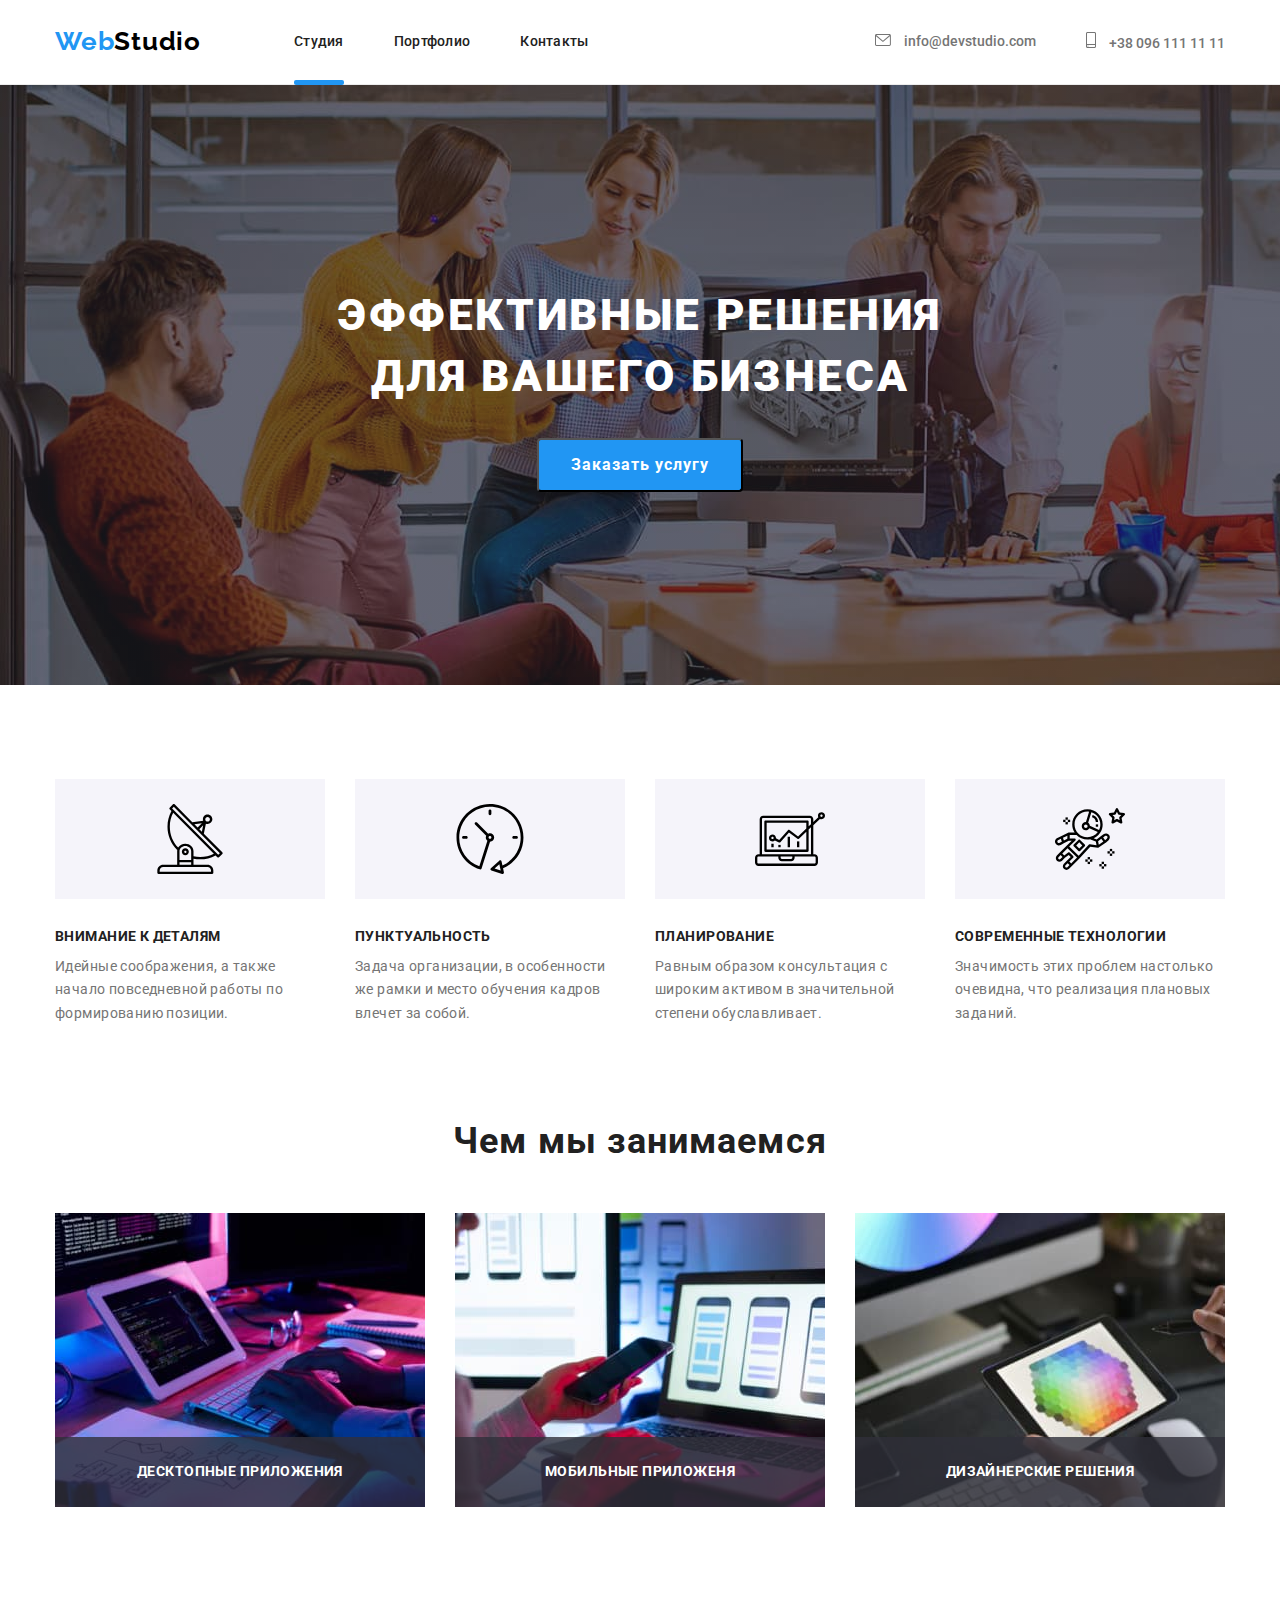
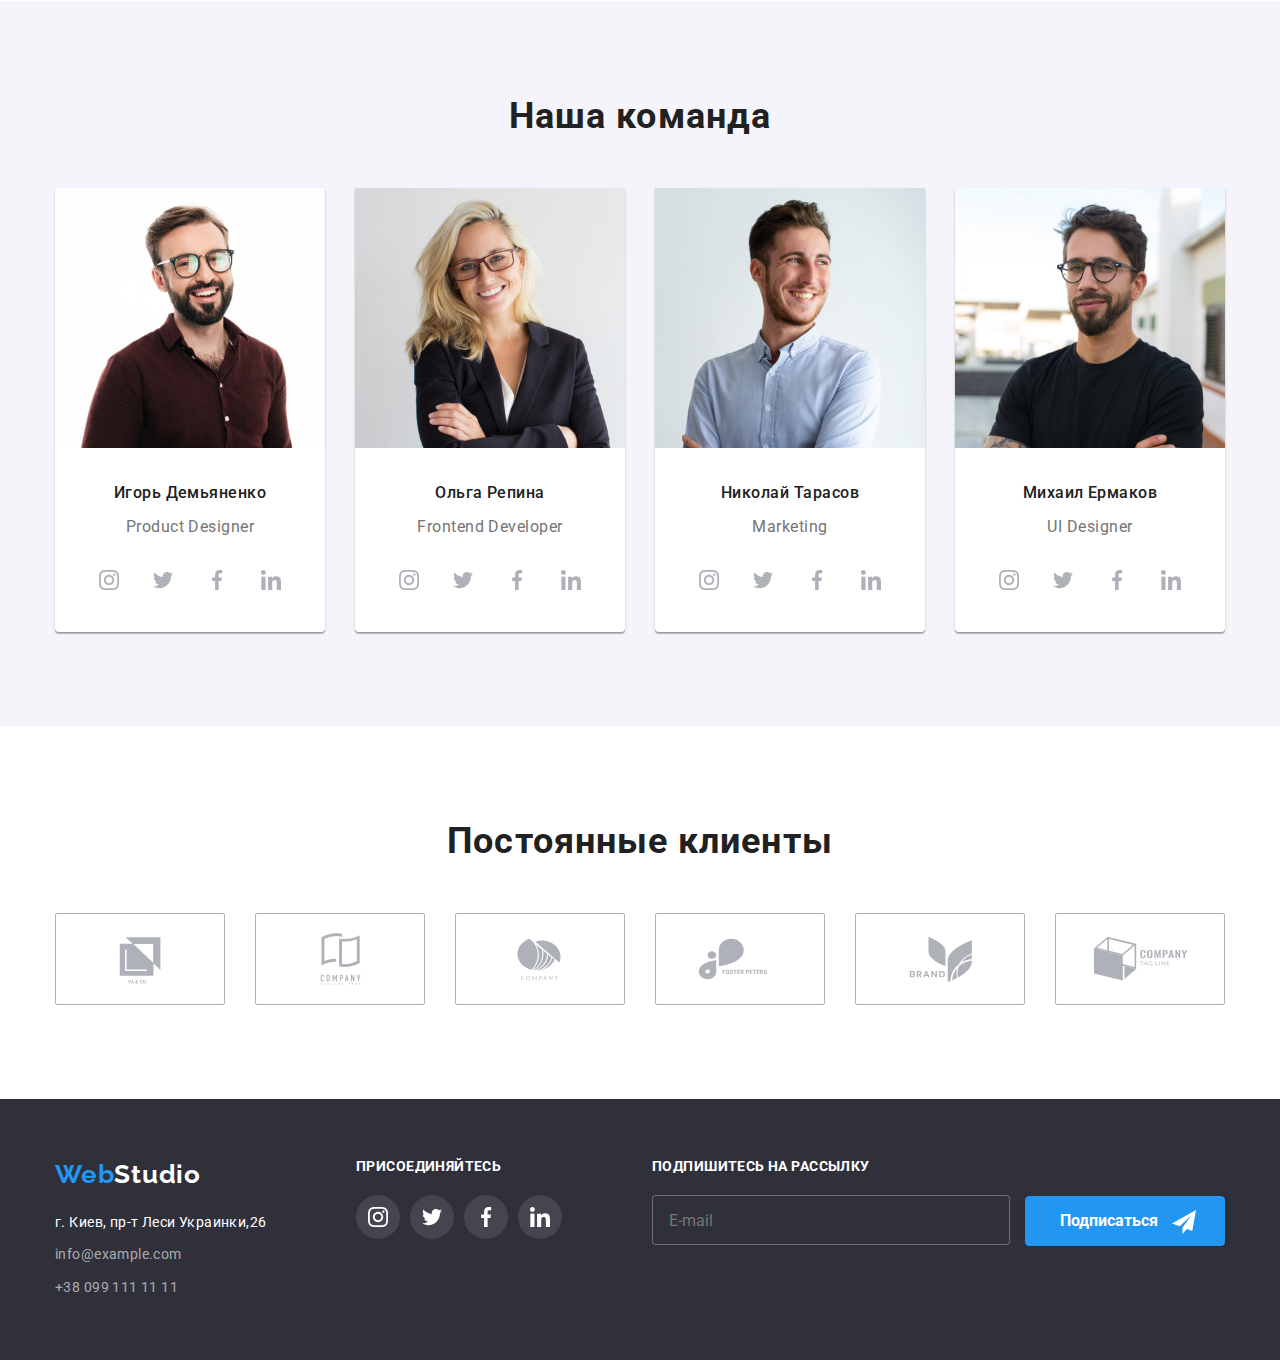
==== commit 8c503904: "cохраняет финальную версию форм" ====
--- a/index.html
+++ b/index.html
@@ -53,8 +53,9 @@
         <button class="button" data-modal-open>Заказать услугу</button> 
     </section>
     <section class="section ">
+        <div class="container">
         <h2 class="section-title-list visually-hidden">Преимуущиства</h2>
-       <ul class="flex-icon benefits list container">
+       <ul class="flex-icon benefits list ">
             <li class="elements">
                 <div class="icon-benefids">
                     <svg class="icon-kard" width="70" height="70">
@@ -95,10 +96,12 @@
                 
             </li>
         </ul>
+        </div>
     </section>
     <section class="section section-tab">
+        <div class="container">
         <h2 class="section-title">Чем мы занимаемся</h2>
-        <ul class="works list container">
+        <ul class="works list ">
            <li class="flex-element"><div class="thamb"><div class="thamb-text">Десктопные приложения</div><img src="./images/box1.jpg" alt="Человек работает за компьютером" width="370"></div></li>
 
            <li class="flex-element"><div class="thamb">
@@ -106,10 +109,12 @@
            <li class="flex-element"><div class="thamb">
             <div class="thamb-text">Дизайнерские решения</div><img src="./images/box3.jpg" alt="Человек сидит за компьютером и держит в руке планшет" width="370"></div></li>
         </ul>
+        </div>
     </section>
 <section class="section photo">
+    <div class="container">
     <h2 class="section-title">Наша команда</h2>
-<ul class="team list container">
+<ul class="team list ">
     <li class="team-element">
     <img src="./images/img1.jpg" alt="Мужчина в темной рубашке и очках" width="270"> 
     <div class="team-blok">
@@ -202,11 +207,13 @@
     </div>
 </li>
 </ul>
+</div>
 </section>
 
 <Section class="section ">
+    <div class="container">
     <H2 class="section-title">Постоянные клиенты</H2>
-  <ul class="clients list container">
+  <ul class="clients list ">
   <li class="clients-icon"> 
       <a href="" class="icon-hover"> <svg width="106" height="60">
         <use href="./images/sprite.svg#icon-group"></use>
@@ -238,6 +245,7 @@
         </svg></a>
 </li>
   </ul>
+</div>
 </Section>
 </main>
 
@@ -276,9 +284,9 @@
 <div class="form-block">
 <form class="form-futer" autocomplete="off"></form>
 <h2 class="form-title-footer">Подпишитесь на рассылку</h2>
-<label for="mail" class="footer-label">E-mail</label>
-<input type="email" name="mail" id="mail" class="input-form-futer">
-<button class="footer-buton">Подписаться
+
+<input type="email" name="mail" id="mail" placeholder="E-mail" class="input-form-futer">
+<button type="submit" class="footer-buton">Подписаться
     <svg width="24" height="24" class="form-icon-footer">
         <use href="./images/icon.svg#icon-icon-send"></use>
     </svg></a></li>
--- a/css/style.css
+++ b/css/style.css
@@ -148,8 +148,10 @@
 }
 .link-icon-mail {
   font-style: normal;
+  font-weight: 500;
   font-size: 14px;
   line-height: 1.14;
+  line-height: 100%;
   color: #757575;
   fill: #757575;
   transition-property: color;
@@ -268,6 +270,7 @@
 /* Приемущества */
 .benefits {
   display: flex;
+  padding-left: 0px;
 }
 .benefits .elements {
   width: 270px;
@@ -314,6 +317,7 @@
 /* Наша команда */
 .team {
   display: flex;
+  padding-left: 0px;
 }
 .team-element {
   border-bottom-left-radius: 4px;
@@ -474,8 +478,11 @@
   border: 1px solid rgba(255, 255, 255, 0.3);
   border-radius: 4px;
   background-color: var(--bg-hero-footer-color);
-  padding-left: 65px;
-  color: #ffffff;
+  padding: 15px 16px;
+  font-style: normal;
+  font-size: 16px;
+  line-height: 1.25;
+  color: rgba(255, 255, 255, 0.6);
 }
 
 .form-title-footer {
@@ -618,6 +625,7 @@
 }
 .works {
   display: flex;
+  padding-left: 0px;
 }
 
 .works-title {
@@ -654,7 +662,7 @@
 
   font-style: regular;
   font-size: 18px;
-  line-height: 28px;
+  line-height: 1.55;
   line-height: 133%;
   letter-spacing: 3%;
 
@@ -697,7 +705,8 @@
   position: absolute;
   top: 8px;
   right: 8px;
-  border: 9px 10px;
+  width: 30px;
+  height: 30px;
   border-radius: 50%;
   border: solid rgba(0, 0, 0, 0.1) 1px;
   background-color: #ffffff;
@@ -716,7 +725,14 @@
   border: 1px solid rgba(33, 33, 33, 0.2);
   width: 448px;
   height: 120px;
-}
+  transition-duration: 250ms;
+  transition-timing-function: cubic-bezier(0.4, 0, 0.2, 1);
+}
+textarea:hover,
+textarea:focus {
+  border-color: var(--accent-text-color);
+}
+
 .form {
   width: 528px;
   padding: 40px;
@@ -789,7 +805,7 @@
 }
 .form-check {
   display: flex;
-  align-items: center;
+
   justify-content: center;
 }
 .check {
@@ -802,8 +818,8 @@
 
 .icon-form-check {
   position: absolute;
-  top: 0px;
-  left: -18px;
+  top: 3px;
+  left: -24px;
   background-color: #ffffff;
 }
 
@@ -827,7 +843,11 @@
   align-items: center;
   color: #ffffff;
   background-color: var(--accent-text-color);
-}
+  transition-property: box-shadow;
+  transition-duration: 250ms;
+  transition-timing-function: cubic-bezier(0.4, 0, 0.2, 1);
+}
+.form-button:hover,
 .form-button:focus {
   box-shadow: 0px 0px 4px rgba(0, 0, 0, 0.15);
 }
@@ -835,6 +855,7 @@
   margin-bottom: 20px;
   height: 138px;
 }
+
 .form-fild-coment label {
   display: block;
   margin-bottom: 4px;
